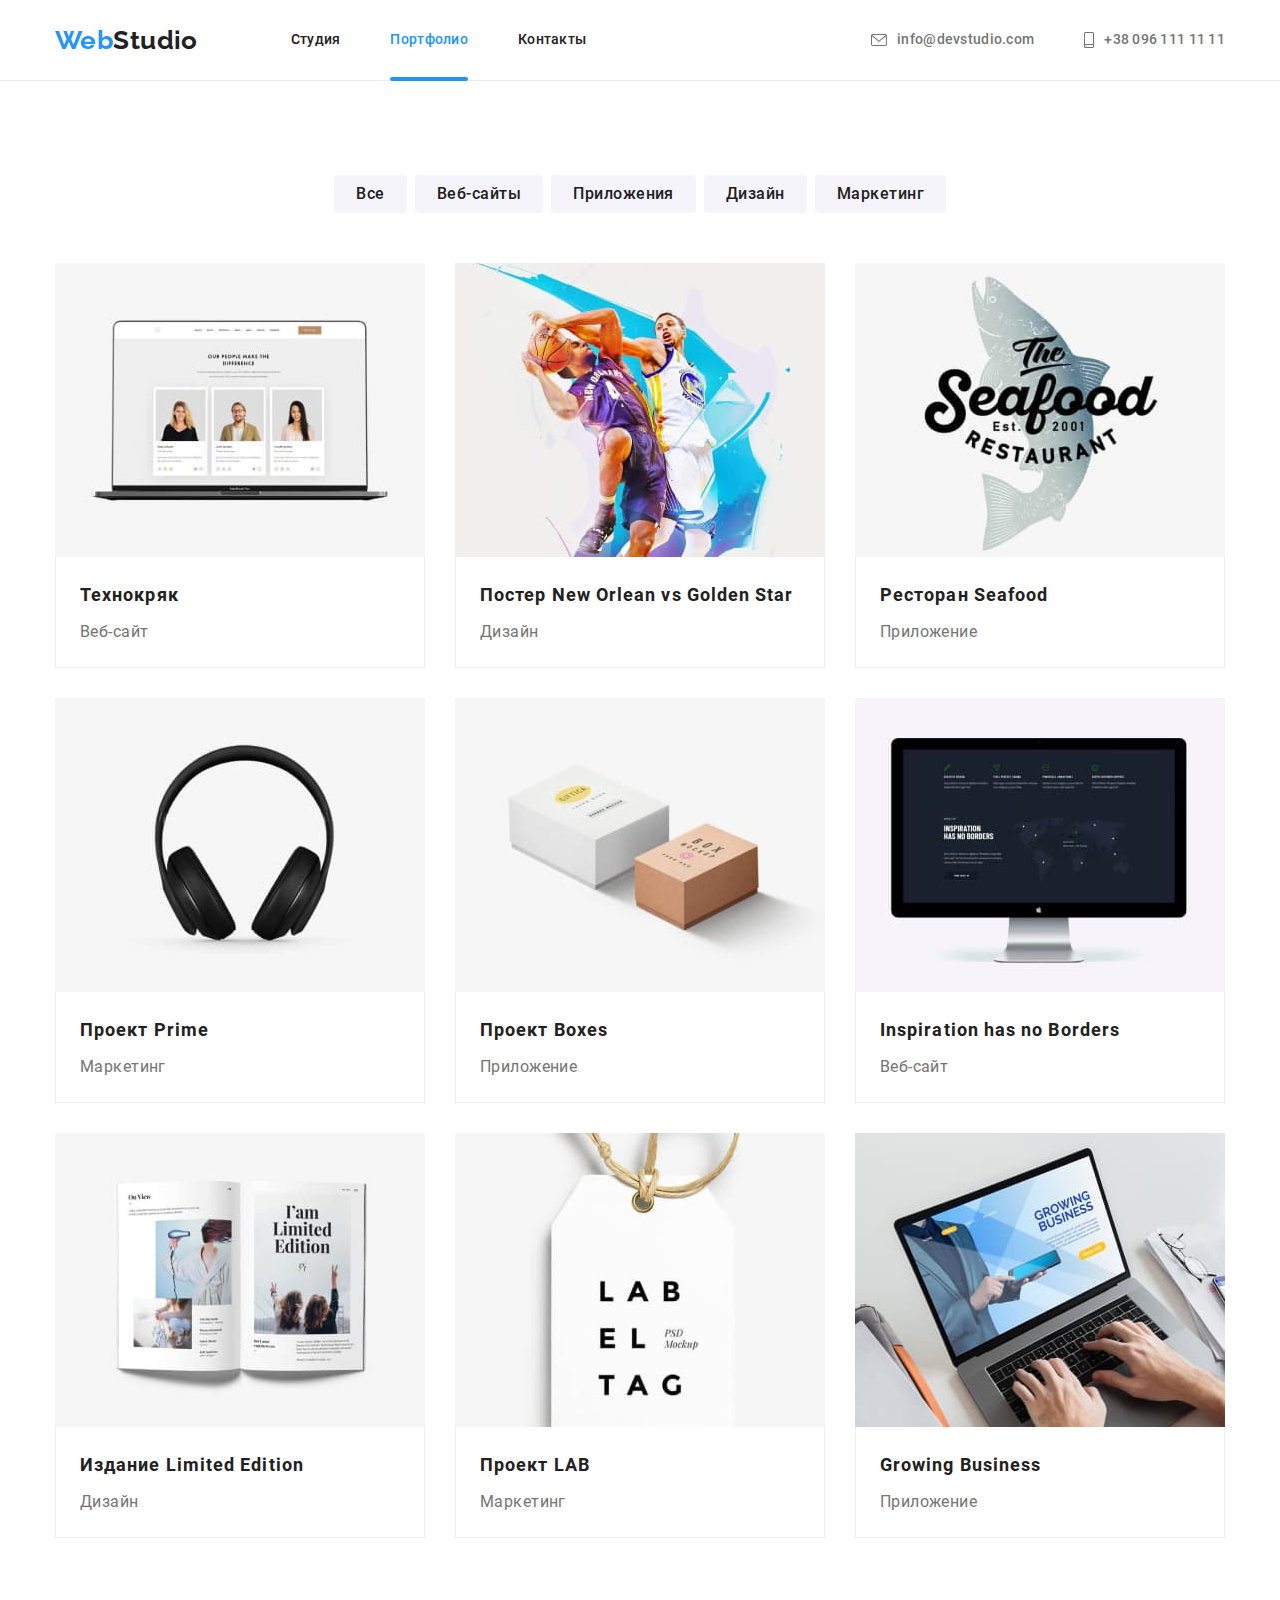
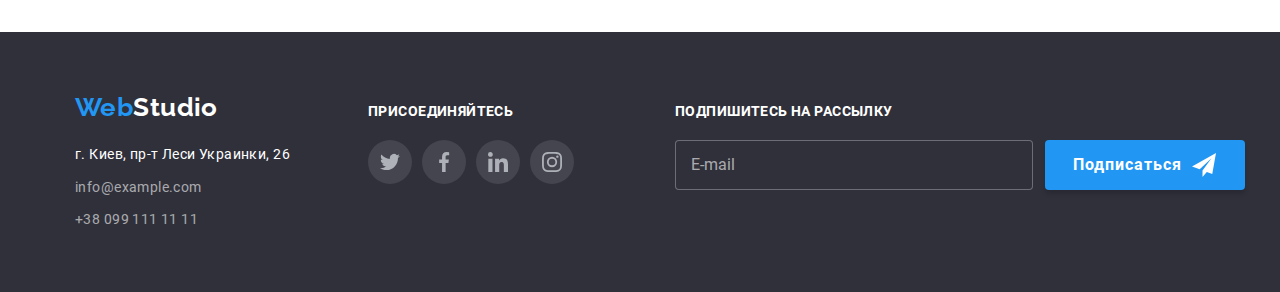
==== portfolio.html @ 4054037b "del preload for css" ====
<!DOCTYPE html>
<html lang="ru">
  <head>
    <meta charset="UTF-8" />
    <meta name="viewport" content="width=device-width, initial-scale=1.0" />
    <meta http-equiv="X-UA-Compatible" content="IE=Edge" />
    <title>Web Studio | Версия 2.0</title>
    <meta
      name="description"
      content="Вторая версия культового макета Web Studio"
    />
    <link rel="stylesheet" href="./css/portfolio.min.css" />
  </head>
  <body>
    <header class="header">
      <div class="container main-nav">
        <nav class="navbar">
          <!-- Логототип в хедере -->
          <a href="./index.html" class="logo"><span>Web</span>Studio</a>

          <!-- Меню в хедере -->
          <ul class="menu list">
            <li class="menu-item">
              <a href="./index.html" class="menu-link">Студия</a>
            </li>
            <li class="menu-item">
              <a href="./portfolio.html" class="menu-link current">Портфолио</a>
            </li>
            <li class="menu-item">
              <a href="#" class="menu-link">Контакты</a>
            </li>
          </ul>
        </nav>

        <!-- Контакты в хедере -->
        <ul class="header-contacts list">
          <li class="header-contacts-item">
            <a href="mailto:info@devstudio.com" class="header-contacts-link">
              <div class="header-contacts-icons">
                <svg class="header-contacts-mail" width="16" height="12">
                  <use href="./images/sprite.svg#icon-head-mail"></use>
                </svg>

                info@devstudio.com
              </div></a
            >
          </li>
          <li class="header-contacts-item">
            <a href="tel:+380961111111" class="header-contacts-link">
              <div class="header-contacts-icons">
                <svg class="header-contacts-phone" width="10" height="16">
                  <use href="./images/sprite.svg#icon-head-phone"></use>
                </svg>

                +38 096 111 11 11
              </div>
            </a>
          </li>
        </ul>
      </div>
    </header>

    <main>
      <div class="container">
        <section class="portfolio-section">
          <!-- Кнопки-фильтры -->
          <ul class="filters list">
            <li class="filters-item">
              <button type="button" class="filters-btn">Все</button>
            </li>

            <li class="filters-item">
              <button type="button" class="filters-btn">Веб-сайты</button>
            </li>
            <li class="filters-item">
              <button type="button" class="filters-btn">Приложения</button>
            </li>
            <li class="filters-item">
              <button type="button" class="filters-btn">Дизайн</button>
            </li>
            <li class="filters-item">
              <button type="button" class="filters-btn">Маркетинг</button>
            </li>
          </ul>

          <!-- Портфолио -->
          <ul class="portfolio list">
            <li class="portfolio-item">
              <a href="#" class="portfolio-link">
                <div class="portfolio-thumb">
                  <img
                    src="./images/portfolio-1.jpg"
                    alt="Пример сайта"
                    width="370"
                    height="294"
                  />
                  <p class="portfolio-tooltip">
                    Технокряк это современная площадка распространения
                    коронавируса. Компании используют эту платформу для
                    цифрового шпионажа и атак на защищённые сервера конкурентов.
                  </p>
                </div>
                <div class="portfolio-content">
                  <h2 class="portfolio-title">Технокряк</h2>
                  <p class="portfolio-text">Веб-сайт</p>
                </div>
              </a>
            </li>

            <li class="portfolio-item">
              <a href="#" class="portfolio-link">
                <div class="portfolio-thumb">
                  <img
                    src="./images/portfolio-2.jpg"
                    alt="Два мужчины играют в баскетбол"
                    width="370"
                    height="294"
                  />
                  <p class="portfolio-tooltip">
                    Технокряк это современная площадка распространения
                    коронавируса. Компании используют эту платформу для
                    цифрового шпионажа и атак на защищённые сервера конкурентов.
                  </p>
                </div>
                <div class="portfolio-content">
                  <h2 class="portfolio-title">
                    Постер New Orlean vs Golden Star
                  </h2>
                  <p class="portfolio-text">Дизайн</p>
                </div>
              </a>
            </li>
            <li class="portfolio-item">
              <a href="#" class="portfolio-link">
                <div class="portfolio-thumb">
                  <img
                    src="./images/portfolio-3.jpg"
                    alt="Логотип ресторана с рыбой на фоне"
                    width="370"
                    height="294"
                  />
                  <p class="portfolio-tooltip">
                    Технокряк это современная площадка распространения
                    коронавируса. Компании используют эту платформу для
                    цифрового шпионажа и атак на защищённые сервера конкурентов.
                  </p>
                </div>
                <div class="portfolio-content">
                  <h2 class="portfolio-title">Ресторан Seafood</h2>
                  <p class="portfolio-text">Приложение</p>
                </div>
              </a>
            </li>
            <li class="portfolio-item">
              <a href="#" class="portfolio-link">
                <div class="portfolio-thumb">
                  <img
                    src="./images/portfolio-4.jpg"
                    alt="Наушники"
                    width="370"
                    height="294"
                  />
                  <p class="portfolio-tooltip">
                    Технокряк это современная площадка распространения
                    коронавируса. Компании используют эту платформу для
                    цифрового шпионажа и атак на защищённые сервера конкурентов.
                  </p>
                </div>
                <div class="portfolio-content">
                  <h2 class="portfolio-title">Проект Prime</h2>
                  <p class="portfolio-text">Маркетинг</p>
                </div>
              </a>
            </li>
            <li class="portfolio-item">
              <a href="#" class="portfolio-link">
                <div class="portfolio-thumb">
                  <img
                    src="./images/portfolio-5.jpg"
                    alt="Две коробки"
                    width="370"
                    height="294"
                  />
                  <p class="portfolio-tooltip">
                    Технокряк это современная площадка распространения
                    коронавируса. Компании используют эту платформу для
                    цифрового шпионажа и атак на защищённые сервера конкурентов.
                  </p>
                </div>
                <div class="portfolio-content">
                  <h2 class="portfolio-title">Проект Boxes</h2>
                  <p class="portfolio-text">Приложение</p>
                </div>
              </a>
            </li>
            <li class="portfolio-item">
              <a href="#" class="portfolio-link">
                <div class="portfolio-thumb">
                  <img
                    src="./images/portfolio-6.jpg"
                    alt="Карта мира на темном фоне"
                    width="370"
                    height="294"
                  />
                  <p class="portfolio-tooltip">
                    Технокряк это современная площадка распространения
                    коронавируса. Компании используют эту платформу для
                    цифрового шпионажа и атак на защищённые сервера конкурентов.
                  </p>
                </div>
                <div class="portfolio-content">
                  <h2 class="portfolio-title">Inspiration has no Borders</h2>
                  <p class="portfolio-text">Веб-сайт</p>
                </div>
              </a>
            </li>
            <li class="portfolio-item">
              <a href="#" class="portfolio-link">
                <div class="portfolio-thumb">
                  <img
                    src="./images/portfolio-7.jpg"
                    alt="Разворот книги"
                    width="370"
                    height="294"
                  />
                  <p class="portfolio-tooltip">
                    Технокряк это современная площадка распространения
                    коронавируса. Компании используют эту платформу для
                    цифрового шпионажа и атак на защищённые сервера конкурентов.
                  </p>
                </div>
                <div class="portfolio-content">
                  <h2 class="portfolio-title">Издание Limited Edition</h2>
                  <p class="portfolio-text">Дизайн</p>
                </div>
              </a>
            </li>
            <li class="portfolio-item">
              <a href="#" class="portfolio-link">
                <div class="portfolio-thumb">
                  <img
                    src="./images/portfolio-8.jpg"
                    alt="Белая бирка"
                    width="370"
                    height="294"
                  />
                  <p class="portfolio-tooltip">
                    Технокряк это современная площадка распространения
                    коронавируса. Компании используют эту платформу для
                    цифрового шпионажа и атак на защищённые сервера конкурентов.
                  </p>
                </div>
                <div class="portfolio-content">
                  <h2 class="portfolio-title">Проект LAB</h2>
                  <p class="portfolio-text">Маркетинг</p>
                </div>
              </a>
            </li>
            <li class="portfolio-item">
              <a href="#" class="portfolio-link">
                <div class="portfolio-thumb">
                  <img
                    src="./images/portfolio-9.jpg"
                    alt="Человек печаает на ноутбуке"
                    width="370"
                    height="294"
                  />
                  <p class="portfolio-tooltip">
                    Технокряк это современная площадка распространения
                    коронавируса. Компании используют эту платформу для
                    цифрового шпионажа и атак на защищённые сервера конкурентов.
                  </p>
                </div>
                <div class="portfolio-content">
                  <h2 class="portfolio-title">Growing Business</h2>
                  <p class="portfolio-text">Приложение</p>
                </div>
              </a>
            </li>
          </ul>
        </section>
      </div>
    </main>
    <footer class="footer">
      <div class="container">
        <div class="footer-blocks">
          <!-- Адрес в футере -->
          <div class="address-block">
            <!-- Логотип в футере -->
            <a href="./index.html" class="footer-logo"
              ><span>Web</span>Studio</a
            >

            <!-- Контакты в футере -->
            <address class="footer-adress">
              <p class="footer-adress-map">г. Киев, пр-т Леси Украинки, 26</p>
              <a href="mailto:info@example.com" class="footer-adress-link"
                >info@example.com</a
              >
              <a href="tel:+380991111111" class="footer-adress-link"
                >+38 099 111 11 11</a
              >
            </address>
          </div>

          <!-- Соц сети в футере -->
          <div class="network-block">
            <b class="network-title">Присоединяйтесь</b>
            <ul class="network-list list">
              <li class="network-item">
                <a href="#" class="network-link" aria-label="Twiter">
                  <svg class="network-icon" width="20" height="20">
                    <use href="./images/sprite.svg#icon-twitter"></use>
                  </svg>
                </a>
              </li>
              <li class="network-item">
                <a href="#" class="network-link" aria-label="Facebook">
                  <svg class="network-icon" width="20" height="20">
                    <use href="./images/sprite.svg#icon-facebook"></use>
                  </svg>
                </a>
              </li>
              <li class="network-item">
                <a href="#" class="network-link" aria-label="LinkedIn">
                  <svg class="network-icon" width="20" height="20">
                    <use href="./images/sprite.svg#icon-linkedin"></use>
                  </svg>
                </a>
              </li>
              <li class="network-item">
                <a href="#" class="network-link" aria-label="Instagram">
                  <svg class="network-icon" width="20" height="20">
                    <use href="./images/sprite.svg#icon-instagram"></use>
                  </svg>
                </a>
              </li>
            </ul>
          </div>

          <!-- Форма подписки в футере -->
          <div class="subscribe">
            <b class="network-title">Подпишитесь на рассылку</b>
            <form class="subscribe-field">
              <input
                type="email"
                name="subscribe-email"
                id="subscribe-email"
                placeholder="E-mail"
                required
                aria-label="Введите почту для будущей рассылки"
              />
              <button
                type="submit"
                class="subscribe-btn"
                aria-label="Оформляет подписку на рассылку"
              >
                <span>Подписаться</span>
                <svg class="subscribe-icon" width="24" height="24">
                  <use href="./images/sprite.svg#icon-send"></use>
                </svg>
              </button>
            </form>
          </div>
        </div>
      </div>
    </footer>
  </body>
</html>
---- css/portfolio.min.css ----
@font-face{font-family:"Raleway";src:url("../fonts/Raleway-Bold.ttf") format("truetype");font-weight:700;font-style:normal;font-display:fallback}@font-face{font-family:"Roboto";src:url("../fonts/Roboto-Regular.ttf") format("truetype");font-weight:400;font-style:normal;font-display:fallback}@font-face{font-family:"Roboto";src:url("../fonts/Roboto-Medium.ttf") format("truetype");font-weight:500;font-style:normal;font-display:fallback}@font-face{font-family:"Roboto";src:url("../fonts/Roboto-Bold.ttf") format("truetype");font-weight:700;font-style:normal;font-display:fallback}@font-face{font-family:"Roboto";src:url("../fonts/Roboto-Black.ttf") format("truetype");font-weight:900;font-style:normal;font-display:fallback}/*! modern-normalize v0.7.0 | MIT License | https://github.com/sindresorhus/modern-normalize */*,::after,::before{-webkit-box-sizing:border-box;box-sizing:border-box}:root{-moz-tab-size:4;-o-tab-size:4;tab-size:4}html{line-height:1.15;-webkit-text-size-adjust:100%}body{margin:0}body{font-family:system-ui,-apple-system,'Segoe UI',Roboto,Helvetica,Arial,sans-serif,'Apple Color Emoji','Segoe UI Emoji'}hr{height:0}abbr[title]{-webkit-text-decoration:underline dotted;text-decoration:underline dotted}b,strong{font-weight:bolder}code,kbd,pre,samp{font-family:ui-monospace,SFMono-Regular,Consolas,'Liberation Mono',Menlo,monospace;font-size:1em}small{font-size:80%}sub,sup{font-size:75%;line-height:0;position:relative;vertical-align:baseline}sub{bottom:-.25em}sup{top:-.5em}button,input,optgroup,select,textarea{font-family:inherit;font-size:100%;line-height:1.15;margin:0}button,select{text-transform:none}[type=button],[type=reset],[type=submit],button{-webkit-appearance:button}[type=button]::-moz-focus-inner,[type=reset]::-moz-focus-inner,[type=submit]::-moz-focus-inner,button::-moz-focus-inner{border-style:none;padding:0}[type=button]:-moz-focusring,[type=reset]:-moz-focusring,[type=submit]:-moz-focusring,button:-moz-focusring{outline:1px dotted ButtonText}legend{padding:0}progress{vertical-align:baseline}[type=number]::-webkit-inner-spin-button,[type=number]::-webkit-outer-spin-button{height:auto}[type=search]{-webkit-appearance:textfield;outline-offset:-2px}[type=search]::-webkit-search-decoration{-webkit-appearance:none}::-webkit-file-upload-button{-webkit-appearance:button;font:inherit}summary{display:list-item}body{background-color:#fff;color:#757575;font-family:Roboto, sans-serif;letter-spacing:0.03em;font-size:14px;line-height:1.71}.list{padding:0;margin:0;list-style:none}.container{width:1200px;margin-left:auto;margin-right:auto;padding:0 15px}img{display:block;max-width:100%;height:auto}.visually-hidden{position:absolute;width:1px;height:1px;margin:-1px;border:0;padding:0;clip:rect(0 0 0 0);overflow:hidden}.header{border-bottom:1px solid #ececec}.main-nav{display:-webkit-box;display:-ms-flexbox;display:flex;-webkit-box-align:center;-ms-flex-align:center;align-items:center}.navbar{display:-webkit-box;display:-ms-flexbox;display:flex;-webkit-box-align:center;-ms-flex-align:center;align-items:center}.logo{margin-right:93px;color:#212121;font-family:Raleway, sans-serif;font-weight:700;font-size:26px;line-height:1.19;text-decoration:none}.logo span{color:#2196f3}.menu{display:-webkit-box;display:-ms-flexbox;display:flex}.menu-item:not(:last-child){margin-right:50px}.menu-link{position:relative;display:block;padding-top:32px;padding-bottom:32px;color:#212121;font-weight:500;font-size:14px;line-height:1.14;letter-spacing:0.02em;text-decoration:none;-webkit-transition:color 250ms cubic-bezier(0.4, 0, 0.2, 1);transition:color 250ms cubic-bezier(0.4, 0, 0.2, 1)}.menu-link:hover,.menu-link:focus{color:#2196f3}.menu-link.current{color:#2196f3}.menu-link.current::after{content:"";position:absolute;bottom:-1px;left:0;display:block;width:100%;height:4px;border-radius:2px;background-color:#2196f3}.header-contacts{display:-webkit-box;display:-ms-flexbox;display:flex;margin-left:auto}.header-contacts-item:not(:last-child){margin-right:50px}.header-contacts-icons{display:-webkit-box;display:-ms-flexbox;display:flex;-webkit-box-align:center;-ms-flex-align:center;align-items:center}.header-contacts-mail{width:16px;height:12px;margin-right:10px;fill:currentColor}.header-contacts-phone{margin-right:10px;width:10px;height:16px;fill:currentColor}.header-contacts-link{color:#757575;font-weight:500;font-size:14px;line-height:1.14;letter-spacing:0.02em;text-decoration:none;-webkit-transition:color 250ms cubic-bezier(0.4, 0, 0.2, 1);transition:color 250ms cubic-bezier(0.4, 0, 0.2, 1)}.header-contacts-link:hover,.header-contacts-link:focus{color:#2196f3}.portfolio-section{padding:94px 0}.filters{display:-webkit-box;display:-ms-flexbox;display:flex;-webkit-box-pack:center;-ms-flex-pack:center;justify-content:center;margin-bottom:50px}.filters-item:not(:last-child){margin-right:8px}.filters-btn{display:inline-block;min-width:73px;height:38px;padding:6px 22px;border-radius:4px;border:0px solid transparent;background-color:#f5f4fa;color:#212121;font-family:inherit;font-weight:500;font-size:16px;line-height:1.62;text-align:center;letter-spacing:0.03em;-webkit-transition:all 250ms cubic-bezier(0.4, 0, 0.2, 1);transition:all 250ms cubic-bezier(0.4, 0, 0.2, 1)}.filters-btn:hover,.filters-btn:focus{background-color:#2196f3;-webkit-box-shadow:0px 4px 4px rgba(0,0,0,0.15);box-shadow:0px 4px 4px rgba(0,0,0,0.15);color:#fff;cursor:pointer}.portfolio{display:-webkit-box;display:-ms-flexbox;display:flex;-ms-flex-wrap:wrap;flex-wrap:wrap}.portfolio-item{width:calc((100% - 60px) / 3);margin-right:30px;margin-bottom:30px;-webkit-transition:-webkit-box-shadow 250ms cubic-bezier(0.4, 0, 0.2, 1);transition:-webkit-box-shadow 250ms cubic-bezier(0.4, 0, 0.2, 1);transition:box-shadow 250ms cubic-bezier(0.4, 0, 0.2, 1);transition:box-shadow 250ms cubic-bezier(0.4, 0, 0.2, 1), -webkit-box-shadow 250ms cubic-bezier(0.4, 0, 0.2, 1)}.portfolio-item:nth-child(3n){margin-right:0px}.portfolio-item:nth-last-child(-n+3){margin-bottom:0px}.portfolio-item:hover,.portfolio-item:focus{-webkit-box-shadow:0px 1px 1px rgba(0,0,0,0.12),0px 4px 4px rgba(0,0,0,0.06),1px 4px 6px rgba(0,0,0,0.16);box-shadow:0px 1px 1px rgba(0,0,0,0.12),0px 4px 4px rgba(0,0,0,0.06),1px 4px 6px rgba(0,0,0,0.16)}.portfolio-link{text-decoration:none}.portfolio-thumb{position:relative;overflow:hidden}.portfolio-tooltip{position:absolute;bottom:0;left:0;-webkit-transform:translate(0, 100%);transform:translate(0, 100%);width:370px;height:294px;margin:0;padding:63px 24px;background-color:rgba(33,150,243,0.9);color:#fff;font-size:18px;line-height:1.56;-webkit-transition:opacity 250ms cubic-bezier(0.4, 0, 0.2, 1),-webkit-transform 250ms cubic-bezier(0.4, 0, 0.2, 1);transition:opacity 250ms cubic-bezier(0.4, 0, 0.2, 1),-webkit-transform 250ms cubic-bezier(0.4, 0, 0.2, 1);transition:transform 250ms cubic-bezier(0.4, 0, 0.2, 1),opacity 250ms cubic-bezier(0.4, 0, 0.2, 1);transition:transform 250ms cubic-bezier(0.4, 0, 0.2, 1),opacity 250ms cubic-bezier(0.4, 0, 0.2, 1),-webkit-transform 250ms cubic-bezier(0.4, 0, 0.2, 1);opacity:0}.portfolio-link:hover .portfolio-tooltip,.portfolio-link:focus .portfolio-tooltip{-webkit-transform:translateY(0);transform:translateY(0);opacity:1}.portfolio-content{padding:20px 24px;border-right:1px solid #eeeeee;border-left:1px solid #eeeeee;border-bottom:1px solid #eeeeee}.portfolio-title{margin-top:0;margin-bottom:4px;color:#212121;font-weight:700;font-size:18px;line-height:2;letter-spacing:0.06em}.portfolio-text{margin:0;color:#757575;font-size:16px;line-height:1.87}.footer{padding:60px 60px;background-color:#2f303a;color:#fff}.footer-blocks{display:-webkit-box;display:-ms-flexbox;display:flex;-webkit-box-pack:justify;-ms-flex-pack:justify;justify-content:space-between;-webkit-box-align:baseline;-ms-flex-align:baseline;align-items:baseline}.address-block{margin-right:70px}.footer-logo{display:inline-block;margin-bottom:20px;font-family:Raleway, sans-serif;font-weight:700;font-size:26px;line-height:1.19;text-decoration:none;color:#fff}.footer-logo span{color:#2196f3}.footer-adress{display:-webkit-box;display:-ms-flexbox;display:flex;-webkit-box-orient:vertical;-webkit-box-direction:normal;-ms-flex-direction:column;flex-direction:column;font-style:normal}.footer-adress-map{margin-top:0;margin-bottom:9px}.footer-adress-link{margin-bottom:9px;color:rgba(255,255,255,0.6);text-decoration:none;-webkit-transition:color 250ms cubic-bezier(0.4, 0, 0.2, 1);transition:color 250ms cubic-bezier(0.4, 0, 0.2, 1)}.footer-adress-link:last-child{margin-bottom:0}.footer-adress-link:hover,.footer-adress-link:focus{color:#2196f3}.network-block{margin-right:93px}.network-title{display:inline-block;margin-bottom:20px;font-family:Roboto;font-size:14px;line-height:1.14;text-transform:uppercase}.network-list{display:-webkit-box;display:-ms-flexbox;display:flex}.network-item:not(:last-child){margin-right:10px}.network-link{display:-webkit-box;display:-ms-flexbox;display:flex;-webkit-box-pack:center;-ms-flex-pack:center;justify-content:center;-webkit-box-align:center;-ms-flex-align:center;align-items:center;width:44px;height:44px;border-radius:50%;background-color:rgba(255,255,255,0.1);-webkit-transition:background-color 250ms cubic-bezier(0.4, 0, 0.2, 1);transition:background-color 250ms cubic-bezier(0.4, 0, 0.2, 1)}.network-link:hover,.network-link:focus{background-color:#2196f3}.network-icon{width:20px;height:20px;fill:#afb1b8;-webkit-transition:fill 250ms cubic-bezier(0.4, 0, 0.2, 1);transition:fill 250ms cubic-bezier(0.4, 0, 0.2, 1)}.network-link:hover .network-icon,.network-link:focus .network-icon{fill:#f5f4fa}.subscribe-field{display:-webkit-box;display:-ms-flexbox;display:flex;-webkit-box-align:center;-ms-flex-align:center;align-items:center}.subscribe-field input{width:358px;height:50px;padding:15px;margin-right:12px;border:1px solid rgba(255,255,255,0.3);border-radius:4px;background-color:#2f303a;font-size:16px;line-height:1.25;color:rgba(255,255,255,0.6);-webkit-transition:all 250ms cubic-bezier(0.4, 0, 0.2, 1);transition:all 250ms cubic-bezier(0.4, 0, 0.2, 1)}.subscribe-field input::-webkit-input-placeholder{font-size:16px;line-height:1.25;color:rgba(255,255,255,0.6)}.subscribe-field input:-ms-input-placeholder{font-size:16px;line-height:1.25;color:rgba(255,255,255,0.6)}.subscribe-field input::-ms-input-placeholder{font-size:16px;line-height:1.25;color:rgba(255,255,255,0.6)}.subscribe-field input::placeholder{font-size:16px;line-height:1.25;color:rgba(255,255,255,0.6)}.subscribe-field input:focus{outline:transparent;border:1px solid currentColor}.subscribe-field input:not(:placeholder-shown):focus:valid{color:green;border-color:green}.subscribe-field input:not(:placeholder-shown):focus:invalid{color:tomato;border-color:tomato}.subscribe-btn{display:-webkit-box;display:-ms-flexbox;display:flex;-webkit-box-align:center;-ms-flex-align:center;align-items:center;min-width:200px;height:50px;padding:10px 28px;border:0px solid transparent;border-radius:4px;background-color:#2196f3;-webkit-box-shadow:0px 4px 4px rgba(0,0,0,0.15);box-shadow:0px 4px 4px rgba(0,0,0,0.15);font-weight:700;font-size:16px;line-height:1.87;letter-spacing:0.06em;color:#fff;-webkit-transform:scale(1);transform:scale(1);-webkit-transition:-webkit-transform 250ms cubic-bezier(0.4, 0, 0.2, 1);transition:-webkit-transform 250ms cubic-bezier(0.4, 0, 0.2, 1);transition:transform 250ms cubic-bezier(0.4, 0, 0.2, 1);transition:transform 250ms cubic-bezier(0.4, 0, 0.2, 1), -webkit-transform 250ms cubic-bezier(0.4, 0, 0.2, 1);cursor:pointer}.subscribe-btn:hover:enabled,.subscribe-btn:focus:enabled{-webkit-transform:scale(0.93);transform:scale(0.93)}.subscribe-btn:disabled{background-color:gray}.subscribe-icon{width:24px;height:24px;margin-left:10px}
/*# sourceMappingURL=portfolio.min.css.map */
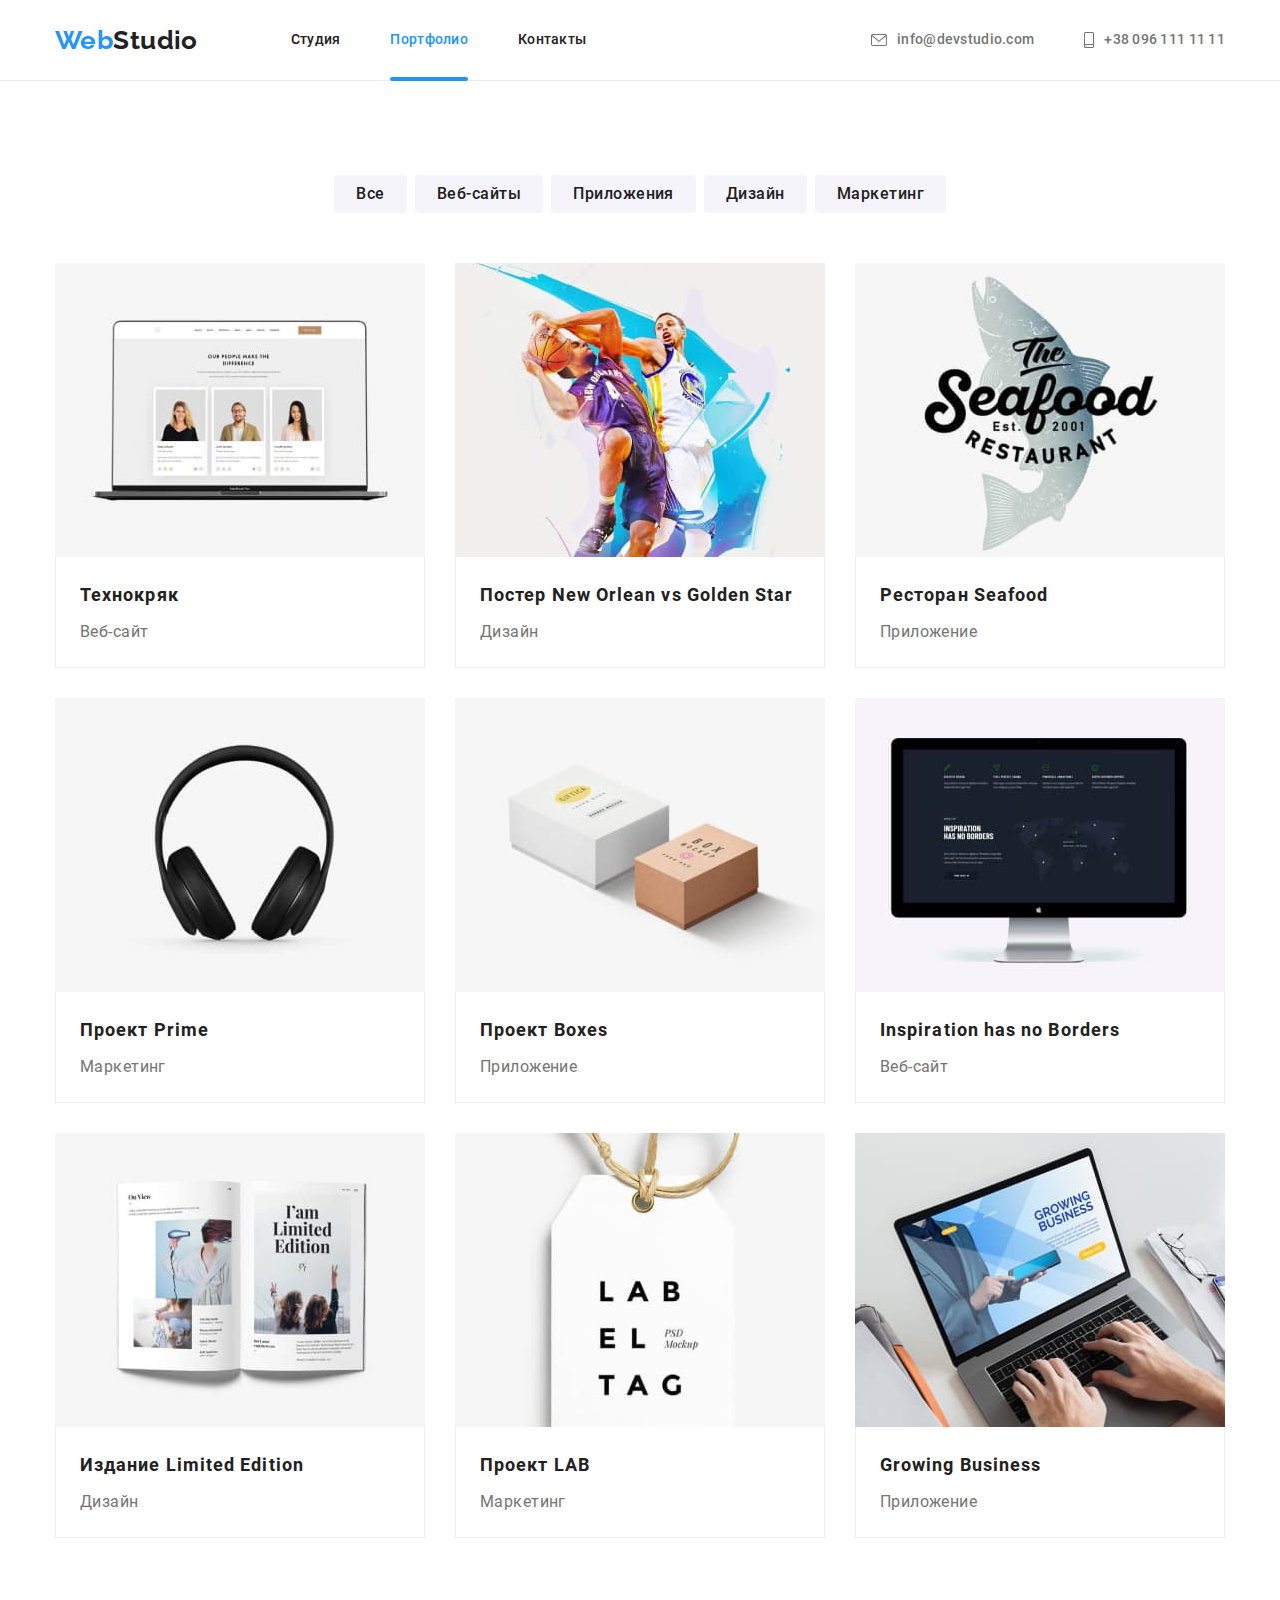
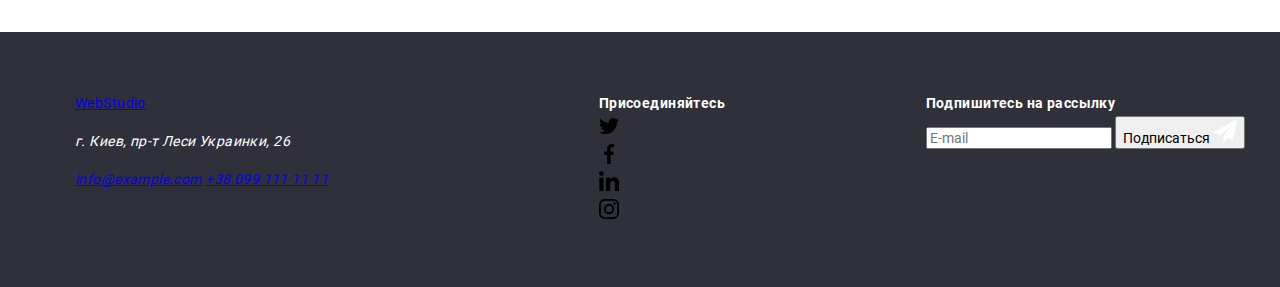
==== commit 88ae4ab2: "add bem" ====
--- a/portfolio.html
+++ b/portfolio.html
@@ -4,40 +4,44 @@
     <meta charset="UTF-8" />
     <meta name="viewport" content="width=device-width, initial-scale=1.0" />
     <meta http-equiv="X-UA-Compatible" content="IE=Edge" />
-    <title>Web Studio | Версия 2.0</title>
+    <title>Портфолио | Web Studio</title>
     <meta
       name="description"
-      content="Вторая версия культового макета Web Studio"
+      content="Портфолио со всеми работами компании Web Studio"
     />
+
     <link rel="stylesheet" href="./css/portfolio.min.css" />
+    <link rel="shortcut icon" href="./images/favicon.svg" type="image/x-icon" />
   </head>
   <body>
     <header class="header">
       <div class="container main-nav">
         <nav class="navbar">
           <!-- Логототип в хедере -->
-          <a href="./index.html" class="logo"><span>Web</span>Studio</a>
+          <a href="./index.html" class="header__logo"><span>Web</span>Studio</a>
 
           <!-- Меню в хедере -->
           <ul class="menu list">
-            <li class="menu-item">
-              <a href="./index.html" class="menu-link">Студия</a>
-            </li>
-            <li class="menu-item">
-              <a href="./portfolio.html" class="menu-link current">Портфолио</a>
-            </li>
-            <li class="menu-item">
-              <a href="#" class="menu-link">Контакты</a>
+            <li class="menu__item">
+              <a href="./index.html" class="menu__link">Студия</a>
+            </li>
+            <li class="menu__item">
+              <a href="./portfolio.html" class="menu__link menu__link--current"
+                >Портфолио</a
+              >
+            </li>
+            <li class="menu__item">
+              <a href="#" class="menu__link">Контакты</a>
             </li>
           </ul>
         </nav>
 
         <!-- Контакты в хедере -->
-        <ul class="header-contacts list">
-          <li class="header-contacts-item">
-            <a href="mailto:info@devstudio.com" class="header-contacts-link">
-              <div class="header-contacts-icons">
-                <svg class="header-contacts-mail" width="16" height="12">
+        <ul class="contacts list">
+          <li class="contacts__item">
+            <a href="mailto:info@devstudio.com" class="contacts__link">
+              <div class="contacts__icon">
+                <svg class="contacts__mail" width="16" height="12">
                   <use href="./images/sprite.svg#icon-head-mail"></use>
                 </svg>
 
@@ -45,10 +49,10 @@
               </div></a
             >
           </li>
-          <li class="header-contacts-item">
-            <a href="tel:+380961111111" class="header-contacts-link">
-              <div class="header-contacts-icons">
-                <svg class="header-contacts-phone" width="10" height="16">
+          <li class="contacts__item">
+            <a href="tel:+380961111111" class="contacts__link">
+              <div class="contacts__icon">
+                <svg class="contacts__phone" width="10" height="16">
                   <use href="./images/sprite.svg#icon-head-phone"></use>
                 </svg>
 
--- a/css/portfolio.min.css
+++ b/css/portfolio.min.css
@@ -1,2 +1,2 @@
-@font-face{font-family:"Raleway";src:url("../fonts/Raleway-Bold.ttf") format("truetype");font-weight:700;font-style:normal;font-display:fallback}@font-face{font-family:"Roboto";src:url("../fonts/Roboto-Regular.ttf") format("truetype");font-weight:400;font-style:normal;font-display:fallback}@font-face{font-family:"Roboto";src:url("../fonts/Roboto-Medium.ttf") format("truetype");font-weight:500;font-style:normal;font-display:fallback}@font-face{font-family:"Roboto";src:url("../fonts/Roboto-Bold.ttf") format("truetype");font-weight:700;font-style:normal;font-display:fallback}@font-face{font-family:"Roboto";src:url("../fonts/Roboto-Black.ttf") format("truetype");font-weight:900;font-style:normal;font-display:fallback}/*! modern-normalize v0.7.0 | MIT License | https://github.com/sindresorhus/modern-normalize */*,::after,::before{-webkit-box-sizing:border-box;box-sizing:border-box}:root{-moz-tab-size:4;-o-tab-size:4;tab-size:4}html{line-height:1.15;-webkit-text-size-adjust:100%}body{margin:0}body{font-family:system-ui,-apple-system,'Segoe UI',Roboto,Helvetica,Arial,sans-serif,'Apple Color Emoji','Segoe UI Emoji'}hr{height:0}abbr[title]{-webkit-text-decoration:underline dotted;text-decoration:underline dotted}b,strong{font-weight:bolder}code,kbd,pre,samp{font-family:ui-monospace,SFMono-Regular,Consolas,'Liberation Mono',Menlo,monospace;font-size:1em}small{font-size:80%}sub,sup{font-size:75%;line-height:0;position:relative;vertical-align:baseline}sub{bottom:-.25em}sup{top:-.5em}button,input,optgroup,select,textarea{font-family:inherit;font-size:100%;line-height:1.15;margin:0}button,select{text-transform:none}[type=button],[type=reset],[type=submit],button{-webkit-appearance:button}[type=button]::-moz-focus-inner,[type=reset]::-moz-focus-inner,[type=submit]::-moz-focus-inner,button::-moz-focus-inner{border-style:none;padding:0}[type=button]:-moz-focusring,[type=reset]:-moz-focusring,[type=submit]:-moz-focusring,button:-moz-focusring{outline:1px dotted ButtonText}legend{padding:0}progress{vertical-align:baseline}[type=number]::-webkit-inner-spin-button,[type=number]::-webkit-outer-spin-button{height:auto}[type=search]{-webkit-appearance:textfield;outline-offset:-2px}[type=search]::-webkit-search-decoration{-webkit-appearance:none}::-webkit-file-upload-button{-webkit-appearance:button;font:inherit}summary{display:list-item}body{background-color:#fff;color:#757575;font-family:Roboto, sans-serif;letter-spacing:0.03em;font-size:14px;line-height:1.71}.list{padding:0;margin:0;list-style:none}.container{width:1200px;margin-left:auto;margin-right:auto;padding:0 15px}img{display:block;max-width:100%;height:auto}.visually-hidden{position:absolute;width:1px;height:1px;margin:-1px;border:0;padding:0;clip:rect(0 0 0 0);overflow:hidden}.header{border-bottom:1px solid #ececec}.main-nav{display:-webkit-box;display:-ms-flexbox;display:flex;-webkit-box-align:center;-ms-flex-align:center;align-items:center}.navbar{display:-webkit-box;display:-ms-flexbox;display:flex;-webkit-box-align:center;-ms-flex-align:center;align-items:center}.logo{margin-right:93px;color:#212121;font-family:Raleway, sans-serif;font-weight:700;font-size:26px;line-height:1.19;text-decoration:none}.logo span{color:#2196f3}.menu{display:-webkit-box;display:-ms-flexbox;display:flex}.menu-item:not(:last-child){margin-right:50px}.menu-link{position:relative;display:block;padding-top:32px;padding-bottom:32px;color:#212121;font-weight:500;font-size:14px;line-height:1.14;letter-spacing:0.02em;text-decoration:none;-webkit-transition:color 250ms cubic-bezier(0.4, 0, 0.2, 1);transition:color 250ms cubic-bezier(0.4, 0, 0.2, 1)}.menu-link:hover,.menu-link:focus{color:#2196f3}.menu-link.current{color:#2196f3}.menu-link.current::after{content:"";position:absolute;bottom:-1px;left:0;display:block;width:100%;height:4px;border-radius:2px;background-color:#2196f3}.header-contacts{display:-webkit-box;display:-ms-flexbox;display:flex;margin-left:auto}.header-contacts-item:not(:last-child){margin-right:50px}.header-contacts-icons{display:-webkit-box;display:-ms-flexbox;display:flex;-webkit-box-align:center;-ms-flex-align:center;align-items:center}.header-contacts-mail{width:16px;height:12px;margin-right:10px;fill:currentColor}.header-contacts-phone{margin-right:10px;width:10px;height:16px;fill:currentColor}.header-contacts-link{color:#757575;font-weight:500;font-size:14px;line-height:1.14;letter-spacing:0.02em;text-decoration:none;-webkit-transition:color 250ms cubic-bezier(0.4, 0, 0.2, 1);transition:color 250ms cubic-bezier(0.4, 0, 0.2, 1)}.header-contacts-link:hover,.header-contacts-link:focus{color:#2196f3}.portfolio-section{padding:94px 0}.filters{display:-webkit-box;display:-ms-flexbox;display:flex;-webkit-box-pack:center;-ms-flex-pack:center;justify-content:center;margin-bottom:50px}.filters-item:not(:last-child){margin-right:8px}.filters-btn{display:inline-block;min-width:73px;height:38px;padding:6px 22px;border-radius:4px;border:0px solid transparent;background-color:#f5f4fa;color:#212121;font-family:inherit;font-weight:500;font-size:16px;line-height:1.62;text-align:center;letter-spacing:0.03em;-webkit-transition:all 250ms cubic-bezier(0.4, 0, 0.2, 1);transition:all 250ms cubic-bezier(0.4, 0, 0.2, 1)}.filters-btn:hover,.filters-btn:focus{background-color:#2196f3;-webkit-box-shadow:0px 4px 4px rgba(0,0,0,0.15);box-shadow:0px 4px 4px rgba(0,0,0,0.15);color:#fff;cursor:pointer}.portfolio{display:-webkit-box;display:-ms-flexbox;display:flex;-ms-flex-wrap:wrap;flex-wrap:wrap}.portfolio-item{width:calc((100% - 60px) / 3);margin-right:30px;margin-bottom:30px;-webkit-transition:-webkit-box-shadow 250ms cubic-bezier(0.4, 0, 0.2, 1);transition:-webkit-box-shadow 250ms cubic-bezier(0.4, 0, 0.2, 1);transition:box-shadow 250ms cubic-bezier(0.4, 0, 0.2, 1);transition:box-shadow 250ms cubic-bezier(0.4, 0, 0.2, 1), -webkit-box-shadow 250ms cubic-bezier(0.4, 0, 0.2, 1)}.portfolio-item:nth-child(3n){margin-right:0px}.portfolio-item:nth-last-child(-n+3){margin-bottom:0px}.portfolio-item:hover,.portfolio-item:focus{-webkit-box-shadow:0px 1px 1px rgba(0,0,0,0.12),0px 4px 4px rgba(0,0,0,0.06),1px 4px 6px rgba(0,0,0,0.16);box-shadow:0px 1px 1px rgba(0,0,0,0.12),0px 4px 4px rgba(0,0,0,0.06),1px 4px 6px rgba(0,0,0,0.16)}.portfolio-link{text-decoration:none}.portfolio-thumb{position:relative;overflow:hidden}.portfolio-tooltip{position:absolute;bottom:0;left:0;-webkit-transform:translate(0, 100%);transform:translate(0, 100%);width:370px;height:294px;margin:0;padding:63px 24px;background-color:rgba(33,150,243,0.9);color:#fff;font-size:18px;line-height:1.56;-webkit-transition:opacity 250ms cubic-bezier(0.4, 0, 0.2, 1),-webkit-transform 250ms cubic-bezier(0.4, 0, 0.2, 1);transition:opacity 250ms cubic-bezier(0.4, 0, 0.2, 1),-webkit-transform 250ms cubic-bezier(0.4, 0, 0.2, 1);transition:transform 250ms cubic-bezier(0.4, 0, 0.2, 1),opacity 250ms cubic-bezier(0.4, 0, 0.2, 1);transition:transform 250ms cubic-bezier(0.4, 0, 0.2, 1),opacity 250ms cubic-bezier(0.4, 0, 0.2, 1),-webkit-transform 250ms cubic-bezier(0.4, 0, 0.2, 1);opacity:0}.portfolio-link:hover .portfolio-tooltip,.portfolio-link:focus .portfolio-tooltip{-webkit-transform:translateY(0);transform:translateY(0);opacity:1}.portfolio-content{padding:20px 24px;border-right:1px solid #eeeeee;border-left:1px solid #eeeeee;border-bottom:1px solid #eeeeee}.portfolio-title{margin-top:0;margin-bottom:4px;color:#212121;font-weight:700;font-size:18px;line-height:2;letter-spacing:0.06em}.portfolio-text{margin:0;color:#757575;font-size:16px;line-height:1.87}.footer{padding:60px 60px;background-color:#2f303a;color:#fff}.footer-blocks{display:-webkit-box;display:-ms-flexbox;display:flex;-webkit-box-pack:justify;-ms-flex-pack:justify;justify-content:space-between;-webkit-box-align:baseline;-ms-flex-align:baseline;align-items:baseline}.address-block{margin-right:70px}.footer-logo{display:inline-block;margin-bottom:20px;font-family:Raleway, sans-serif;font-weight:700;font-size:26px;line-height:1.19;text-decoration:none;color:#fff}.footer-logo span{color:#2196f3}.footer-adress{display:-webkit-box;display:-ms-flexbox;display:flex;-webkit-box-orient:vertical;-webkit-box-direction:normal;-ms-flex-direction:column;flex-direction:column;font-style:normal}.footer-adress-map{margin-top:0;margin-bottom:9px}.footer-adress-link{margin-bottom:9px;color:rgba(255,255,255,0.6);text-decoration:none;-webkit-transition:color 250ms cubic-bezier(0.4, 0, 0.2, 1);transition:color 250ms cubic-bezier(0.4, 0, 0.2, 1)}.footer-adress-link:last-child{margin-bottom:0}.footer-adress-link:hover,.footer-adress-link:focus{color:#2196f3}.network-block{margin-right:93px}.network-title{display:inline-block;margin-bottom:20px;font-family:Roboto;font-size:14px;line-height:1.14;text-transform:uppercase}.network-list{display:-webkit-box;display:-ms-flexbox;display:flex}.network-item:not(:last-child){margin-right:10px}.network-link{display:-webkit-box;display:-ms-flexbox;display:flex;-webkit-box-pack:center;-ms-flex-pack:center;justify-content:center;-webkit-box-align:center;-ms-flex-align:center;align-items:center;width:44px;height:44px;border-radius:50%;background-color:rgba(255,255,255,0.1);-webkit-transition:background-color 250ms cubic-bezier(0.4, 0, 0.2, 1);transition:background-color 250ms cubic-bezier(0.4, 0, 0.2, 1)}.network-link:hover,.network-link:focus{background-color:#2196f3}.network-icon{width:20px;height:20px;fill:#afb1b8;-webkit-transition:fill 250ms cubic-bezier(0.4, 0, 0.2, 1);transition:fill 250ms cubic-bezier(0.4, 0, 0.2, 1)}.network-link:hover .network-icon,.network-link:focus .network-icon{fill:#f5f4fa}.subscribe-field{display:-webkit-box;display:-ms-flexbox;display:flex;-webkit-box-align:center;-ms-flex-align:center;align-items:center}.subscribe-field input{width:358px;height:50px;padding:15px;margin-right:12px;border:1px solid rgba(255,255,255,0.3);border-radius:4px;background-color:#2f303a;font-size:16px;line-height:1.25;color:rgba(255,255,255,0.6);-webkit-transition:all 250ms cubic-bezier(0.4, 0, 0.2, 1);transition:all 250ms cubic-bezier(0.4, 0, 0.2, 1)}.subscribe-field input::-webkit-input-placeholder{font-size:16px;line-height:1.25;color:rgba(255,255,255,0.6)}.subscribe-field input:-ms-input-placeholder{font-size:16px;line-height:1.25;color:rgba(255,255,255,0.6)}.subscribe-field input::-ms-input-placeholder{font-size:16px;line-height:1.25;color:rgba(255,255,255,0.6)}.subscribe-field input::placeholder{font-size:16px;line-height:1.25;color:rgba(255,255,255,0.6)}.subscribe-field input:focus{outline:transparent;border:1px solid currentColor}.subscribe-field input:not(:placeholder-shown):focus:valid{color:green;border-color:green}.subscribe-field input:not(:placeholder-shown):focus:invalid{color:tomato;border-color:tomato}.subscribe-btn{display:-webkit-box;display:-ms-flexbox;display:flex;-webkit-box-align:center;-ms-flex-align:center;align-items:center;min-width:200px;height:50px;padding:10px 28px;border:0px solid transparent;border-radius:4px;background-color:#2196f3;-webkit-box-shadow:0px 4px 4px rgba(0,0,0,0.15);box-shadow:0px 4px 4px rgba(0,0,0,0.15);font-weight:700;font-size:16px;line-height:1.87;letter-spacing:0.06em;color:#fff;-webkit-transform:scale(1);transform:scale(1);-webkit-transition:-webkit-transform 250ms cubic-bezier(0.4, 0, 0.2, 1);transition:-webkit-transform 250ms cubic-bezier(0.4, 0, 0.2, 1);transition:transform 250ms cubic-bezier(0.4, 0, 0.2, 1);transition:transform 250ms cubic-bezier(0.4, 0, 0.2, 1), -webkit-transform 250ms cubic-bezier(0.4, 0, 0.2, 1);cursor:pointer}.subscribe-btn:hover:enabled,.subscribe-btn:focus:enabled{-webkit-transform:scale(0.93);transform:scale(0.93)}.subscribe-btn:disabled{background-color:gray}.subscribe-icon{width:24px;height:24px;margin-left:10px}
+@font-face{font-family:"Raleway";src:local("Raleway"),url("../fonts/Raleway-Bold.ttf") format("truetype");font-weight:700;font-style:normal;font-display:fallback}@font-face{font-family:"Roboto";src:local("Roboto"),url("../fonts/Roboto-Regular.ttf") format("truetype");font-weight:400;font-style:normal;font-display:fallback}@font-face{font-family:"Roboto";src:local("Roboto"),url("../fonts/Roboto-Medium.ttf") format("truetype");font-weight:500;font-style:normal;font-display:fallback}@font-face{font-family:"Roboto";src:local("Roboto"),url("../fonts/Roboto-Bold.ttf") format("truetype");font-weight:700;font-style:normal;font-display:fallback}@font-face{font-family:"Roboto";src:local("Roboto"),url("../fonts/Roboto-Black.ttf") format("truetype");font-weight:900;font-style:normal;font-display:fallback}/*! modern-normalize v0.7.0 | MIT License | https://github.com/sindresorhus/modern-normalize */*,::after,::before{-webkit-box-sizing:border-box;box-sizing:border-box}:root{-moz-tab-size:4;-o-tab-size:4;tab-size:4}html{line-height:1.15;-webkit-text-size-adjust:100%}body{margin:0}body{font-family:system-ui,-apple-system,'Segoe UI',Roboto,Helvetica,Arial,sans-serif,'Apple Color Emoji','Segoe UI Emoji'}hr{height:0}abbr[title]{-webkit-text-decoration:underline dotted;text-decoration:underline dotted}b,strong{font-weight:bolder}code,kbd,pre,samp{font-family:ui-monospace,SFMono-Regular,Consolas,'Liberation Mono',Menlo,monospace;font-size:1em}small{font-size:80%}sub,sup{font-size:75%;line-height:0;position:relative;vertical-align:baseline}sub{bottom:-.25em}sup{top:-.5em}button,input,optgroup,select,textarea{font-family:inherit;font-size:100%;line-height:1.15;margin:0}button,select{text-transform:none}[type=button],[type=reset],[type=submit],button{-webkit-appearance:button}[type=button]::-moz-focus-inner,[type=reset]::-moz-focus-inner,[type=submit]::-moz-focus-inner,button::-moz-focus-inner{border-style:none;padding:0}[type=button]:-moz-focusring,[type=reset]:-moz-focusring,[type=submit]:-moz-focusring,button:-moz-focusring{outline:1px dotted ButtonText}legend{padding:0}progress{vertical-align:baseline}[type=number]::-webkit-inner-spin-button,[type=number]::-webkit-outer-spin-button{height:auto}[type=search]{-webkit-appearance:textfield;outline-offset:-2px}[type=search]::-webkit-search-decoration{-webkit-appearance:none}::-webkit-file-upload-button{-webkit-appearance:button;font:inherit}summary{display:list-item}body{background-color:#fff;color:#757575;font-family:Roboto,sans-serif;letter-spacing:0.03em;font-size:14px;line-height:1.71}.list{padding:0;margin:0;list-style:none}.container{width:1200px;margin-left:auto;margin-right:auto;padding:0 15px}img{display:block;max-width:100%;height:auto}.visually-hidden{position:absolute;width:1px;height:1px;margin:-1px;border:0;padding:0;clip:rect(0 0 0 0);overflow:hidden}.header{border-bottom:1px solid #ececec}.main-nav{display:-webkit-box;display:-ms-flexbox;display:flex;-webkit-box-align:center;-ms-flex-align:center;align-items:center}.navbar{display:-webkit-box;display:-ms-flexbox;display:flex;-webkit-box-align:center;-ms-flex-align:center;align-items:center}.header__logo{margin-right:93px;color:#212121;font-family:Raleway,sans-serif;font-weight:700;font-size:26px;line-height:1.19;text-decoration:none}.header__logo span{color:#2196f3}.menu{display:-webkit-box;display:-ms-flexbox;display:flex}.menu__item:not(:last-child){margin-right:50px}.menu__link{position:relative;display:block;padding-top:32px;padding-bottom:32px;color:#212121;font-weight:500;font-size:14px;line-height:1.14;letter-spacing:0.02em;text-decoration:none;-webkit-transition:color 250ms cubic-bezier(0.4, 0, 0.2, 1);transition:color 250ms cubic-bezier(0.4, 0, 0.2, 1)}.menu__link:hover,.menu__link:focus{color:#2196f3}.menu__link--current{color:#2196f3}.menu__link--current::after{content:"";position:absolute;bottom:-1px;left:0;display:block;width:100%;height:4px;border-radius:2px;background-color:#2196f3}.contacts{display:-webkit-box;display:-ms-flexbox;display:flex;margin-left:auto}.contacts__item:not(:last-child){margin-right:50px}.contacts__link{color:#757575;font-weight:500;font-size:14px;line-height:1.14;letter-spacing:0.02em;text-decoration:none;-webkit-transition:color 250ms cubic-bezier(0.4, 0, 0.2, 1);transition:color 250ms cubic-bezier(0.4, 0, 0.2, 1)}.contacts__link:hover,.contacts__link:focus{color:#2196f3}.contacts__icon{display:-webkit-box;display:-ms-flexbox;display:flex;-webkit-box-align:center;-ms-flex-align:center;align-items:center}.contacts__mail{width:16px;height:12px;margin-right:10px;fill:currentColor}.contacts__phone{margin-right:10px;width:10px;height:16px;fill:currentColor}.portfolio-section{padding:94px 0}.filters{display:-webkit-box;display:-ms-flexbox;display:flex;-webkit-box-pack:center;-ms-flex-pack:center;justify-content:center;margin-bottom:50px}.filters-item:not(:last-child){margin-right:8px}.filters-btn{display:inline-block;min-width:73px;height:38px;padding:6px 22px;border-radius:4px;border:0px solid transparent;background-color:#f5f4fa;color:#212121;font-family:inherit;font-weight:500;font-size:16px;line-height:1.62;text-align:center;letter-spacing:0.03em;-webkit-transition:all 250ms cubic-bezier(0.4, 0, 0.2, 1);transition:all 250ms cubic-bezier(0.4, 0, 0.2, 1)}.filters-btn:hover,.filters-btn:focus{background-color:#2196f3;-webkit-box-shadow:0px 4px 4px rgba(0,0,0,0.15);box-shadow:0px 4px 4px rgba(0,0,0,0.15);color:#fff;cursor:pointer}.portfolio{display:-webkit-box;display:-ms-flexbox;display:flex;-ms-flex-wrap:wrap;flex-wrap:wrap}.portfolio-item{width:calc((100% - 60px) / 3);margin-right:30px;margin-bottom:30px;-webkit-transition:-webkit-box-shadow 250ms cubic-bezier(0.4, 0, 0.2, 1);transition:-webkit-box-shadow 250ms cubic-bezier(0.4, 0, 0.2, 1);transition:box-shadow 250ms cubic-bezier(0.4, 0, 0.2, 1);transition:box-shadow 250ms cubic-bezier(0.4, 0, 0.2, 1), -webkit-box-shadow 250ms cubic-bezier(0.4, 0, 0.2, 1)}.portfolio-item:nth-child(3n){margin-right:0px}.portfolio-item:nth-last-child(-n+3){margin-bottom:0px}.portfolio-item:hover,.portfolio-item:focus{-webkit-box-shadow:0px 1px 1px rgba(0,0,0,0.12),0px 4px 4px rgba(0,0,0,0.06),1px 4px 6px rgba(0,0,0,0.16);box-shadow:0px 1px 1px rgba(0,0,0,0.12),0px 4px 4px rgba(0,0,0,0.06),1px 4px 6px rgba(0,0,0,0.16)}.portfolio-link{text-decoration:none}.portfolio-thumb{position:relative;overflow:hidden}.portfolio-tooltip{position:absolute;bottom:0;left:0;-webkit-transform:translate(0, 100%);transform:translate(0, 100%);width:370px;height:294px;margin:0;padding:63px 24px;background-color:rgba(33,150,243,0.9);color:#fff;font-size:18px;line-height:1.56;-webkit-transition:opacity 250ms cubic-bezier(0.4, 0, 0.2, 1),-webkit-transform 250ms cubic-bezier(0.4, 0, 0.2, 1);transition:opacity 250ms cubic-bezier(0.4, 0, 0.2, 1),-webkit-transform 250ms cubic-bezier(0.4, 0, 0.2, 1);transition:transform 250ms cubic-bezier(0.4, 0, 0.2, 1),opacity 250ms cubic-bezier(0.4, 0, 0.2, 1);transition:transform 250ms cubic-bezier(0.4, 0, 0.2, 1),opacity 250ms cubic-bezier(0.4, 0, 0.2, 1),-webkit-transform 250ms cubic-bezier(0.4, 0, 0.2, 1);opacity:0}.portfolio-link:hover .portfolio-tooltip,.portfolio-link:focus .portfolio-tooltip{-webkit-transform:translateY(0);transform:translateY(0);opacity:1}.portfolio-content{padding:20px 24px;border-right:1px solid #eeeeee;border-left:1px solid #eeeeee;border-bottom:1px solid #eeeeee}.portfolio-title{margin-top:0;margin-bottom:4px;color:#212121;font-weight:700;font-size:18px;line-height:2;letter-spacing:0.06em}.portfolio-text{margin:0;color:#757575;font-size:16px;line-height:1.87}.footer{padding:60px 60px;background-color:#2f303a;color:#fff}.footer-blocks{display:-webkit-box;display:-ms-flexbox;display:flex;-webkit-box-pack:justify;-ms-flex-pack:justify;justify-content:space-between;-webkit-box-align:baseline;-ms-flex-align:baseline;align-items:baseline}.address-block{margin-right:70px}.footer__logo{display:inline-block;margin-bottom:20px;font-family:Raleway,sans-serif;font-weight:700;font-size:26px;line-height:1.19;text-decoration:none;color:#fff}.footer__logo span{color:#2196f3}.adress{display:-webkit-box;display:-ms-flexbox;display:flex;-webkit-box-orient:vertical;-webkit-box-direction:normal;-ms-flex-direction:column;flex-direction:column;font-style:normal}.adress__map{margin-top:0;margin-bottom:9px}.adress__link{margin-bottom:9px;color:rgba(255,255,255,0.6);text-decoration:none;-webkit-transition:color 250ms cubic-bezier(0.4, 0, 0.2, 1);transition:color 250ms cubic-bezier(0.4, 0, 0.2, 1)}.adress__link:last-child{margin-bottom:0}.adress__link:hover,.adress__link:focus{color:#2196f3}.networks{margin-right:93px}.networks__title{display:inline-block;margin-bottom:20px;line-height:1.14;text-transform:uppercase}.networks__list{display:-webkit-box;display:-ms-flexbox;display:flex}.networks__item:not(:last-child){margin-right:10px}.networks__link{display:-webkit-box;display:-ms-flexbox;display:flex;-webkit-box-pack:center;-ms-flex-pack:center;justify-content:center;-webkit-box-align:center;-ms-flex-align:center;align-items:center;width:44px;height:44px;border-radius:50%;background-color:rgba(255,255,255,0.1);-webkit-transition:background-color 250ms cubic-bezier(0.4, 0, 0.2, 1);transition:background-color 250ms cubic-bezier(0.4, 0, 0.2, 1)}.networks__link:hover,.networks__link:focus{background-color:#2196f3}.networks__icon{width:20px;height:20px;fill:#afb1b8;-webkit-transition:fill 250ms cubic-bezier(0.4, 0, 0.2, 1);transition:fill 250ms cubic-bezier(0.4, 0, 0.2, 1)}.networks__link:hover .networks__icon,.networks__link:focus .networks__icon{fill:#f5f4fa}.subscribe__field{display:-webkit-box;display:-ms-flexbox;display:flex;-webkit-box-align:center;-ms-flex-align:center;align-items:center}.subscribe__field input{width:358px;height:50px;padding:15px;margin-right:12px;border:1px solid rgba(255,255,255,0.3);border-radius:4px;background-color:#2f303a;font-size:16px;line-height:1.25;color:rgba(255,255,255,0.6);-webkit-transition:all 250ms cubic-bezier(0.4, 0, 0.2, 1);transition:all 250ms cubic-bezier(0.4, 0, 0.2, 1)}.subscribe__field input::-webkit-input-placeholder{font-size:16px;line-height:1.25;color:rgba(255,255,255,0.6)}.subscribe__field input:-ms-input-placeholder{font-size:16px;line-height:1.25;color:rgba(255,255,255,0.6)}.subscribe__field input::-ms-input-placeholder{font-size:16px;line-height:1.25;color:rgba(255,255,255,0.6)}.subscribe__field input::placeholder{font-size:16px;line-height:1.25;color:rgba(255,255,255,0.6)}.subscribe__field input:focus{outline:transparent;border:1px solid currentColor}.subscribe__field input:not(:placeholder-shown):focus:valid{color:green;border-color:green}.subscribe__field input:not(:placeholder-shown):focus:invalid{color:tomato;border-color:tomato}.subscribe__btn{display:-webkit-box;display:-ms-flexbox;display:flex;-webkit-box-align:center;-ms-flex-align:center;align-items:center;min-width:200px;height:50px;padding:10px 28px;border:0px solid transparent;border-radius:4px;background-color:#2196f3;-webkit-box-shadow:0px 4px 4px rgba(0,0,0,0.15);box-shadow:0px 4px 4px rgba(0,0,0,0.15);font-weight:700;font-size:16px;line-height:1.87;letter-spacing:0.06em;color:#fff;-webkit-transform:scale(1);transform:scale(1);-webkit-transition:-webkit-transform 250ms cubic-bezier(0.4, 0, 0.2, 1);transition:-webkit-transform 250ms cubic-bezier(0.4, 0, 0.2, 1);transition:transform 250ms cubic-bezier(0.4, 0, 0.2, 1);transition:transform 250ms cubic-bezier(0.4, 0, 0.2, 1), -webkit-transform 250ms cubic-bezier(0.4, 0, 0.2, 1);cursor:pointer}.subscribe__btn:hover:enabled,.subscribe__btn:focus:enabled{-webkit-transform:scale(0.93);transform:scale(0.93)}.subscribe__btn:disabled{background-color:gray}.subscribe__icon{width:24px;height:24px;margin-left:10px}
 /*# sourceMappingURL=portfolio.min.css.map */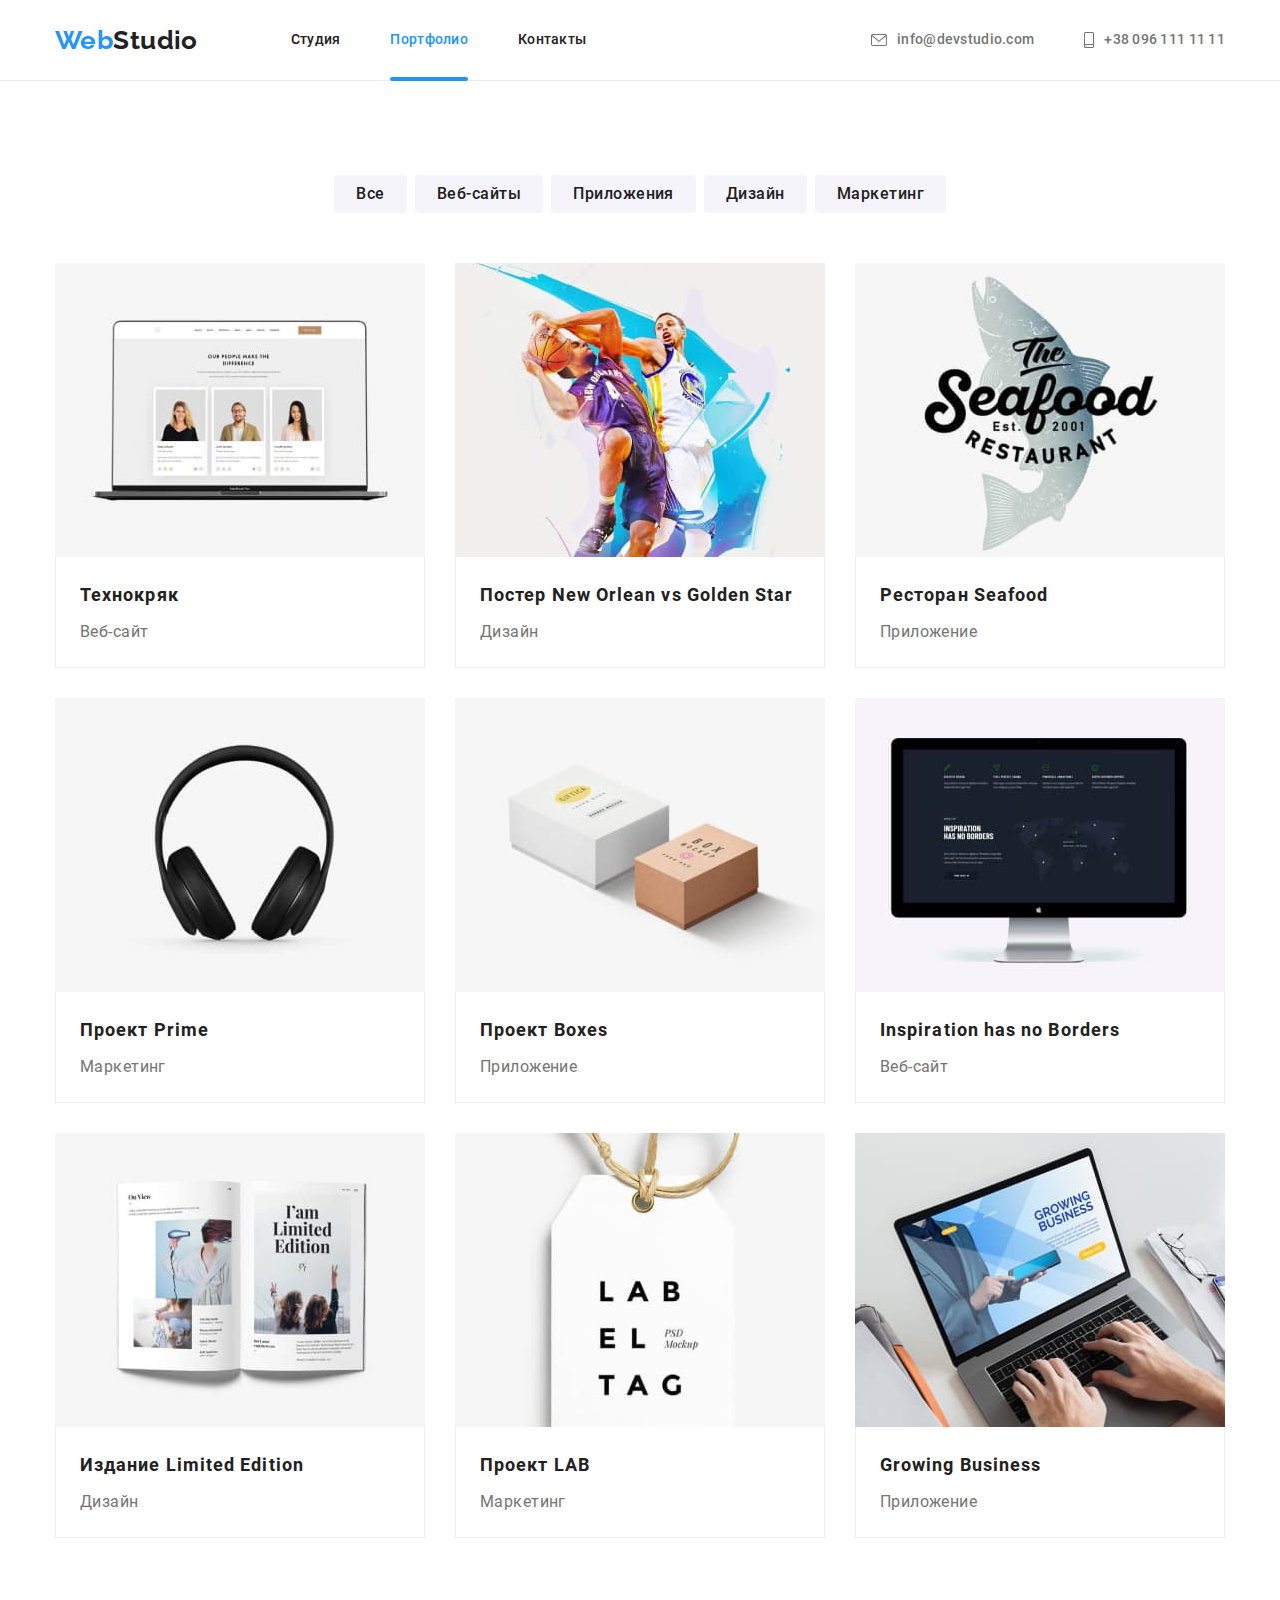
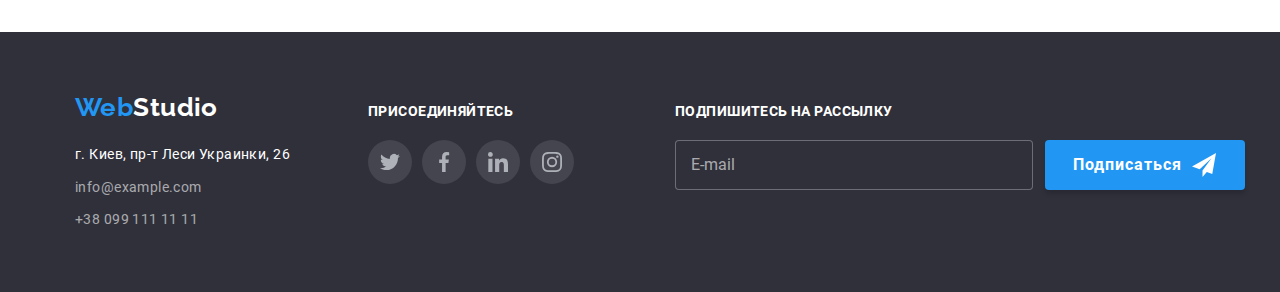
==== commit 6a941baa: "fix bem footer" ====
--- a/portfolio.html
+++ b/portfolio.html
@@ -285,56 +285,56 @@
         </section>
       </div>
     </main>
-    <footer class="footer">
+   <footer class="footer">
       <div class="container">
         <div class="footer-blocks">
           <!-- Адрес в футере -->
           <div class="address-block">
             <!-- Логотип в футере -->
-            <a href="./index.html" class="footer-logo"
+            <a href="./index.html" class="footer__logo"
               ><span>Web</span>Studio</a
             >
 
             <!-- Контакты в футере -->
-            <address class="footer-adress">
-              <p class="footer-adress-map">г. Киев, пр-т Леси Украинки, 26</p>
-              <a href="mailto:info@example.com" class="footer-adress-link"
+            <address class="adress">
+              <p class="adress__map">г. Киев, пр-т Леси Украинки, 26</p>
+              <a href="mailto:info@example.com" class="adress__link"
                 >info@example.com</a
               >
-              <a href="tel:+380991111111" class="footer-adress-link"
+              <a href="tel:+380991111111" class="adress__link"
                 >+38 099 111 11 11</a
               >
             </address>
           </div>
 
           <!-- Соц сети в футере -->
-          <div class="network-block">
-            <b class="network-title">Присоединяйтесь</b>
-            <ul class="network-list list">
-              <li class="network-item">
-                <a href="#" class="network-link" aria-label="Twiter">
-                  <svg class="network-icon" width="20" height="20">
+          <div class="networks">
+            <b class="networks__title">Присоединяйтесь</b>
+            <ul class="networks__list list">
+              <li class="networks__item">
+                <a href="#" class="networks__link" aria-label="Twiter">
+                  <svg class="networks__icon" width="20" height="20">
                     <use href="./images/sprite.svg#icon-twitter"></use>
                   </svg>
                 </a>
               </li>
-              <li class="network-item">
-                <a href="#" class="network-link" aria-label="Facebook">
-                  <svg class="network-icon" width="20" height="20">
+              <li class="networks__item">
+                <a href="#" class="networks__link" aria-label="Facebook">
+                  <svg class="networks__icon" width="20" height="20">
                     <use href="./images/sprite.svg#icon-facebook"></use>
                   </svg>
                 </a>
               </li>
-              <li class="network-item">
-                <a href="#" class="network-link" aria-label="LinkedIn">
-                  <svg class="network-icon" width="20" height="20">
+              <li class="networks__item">
+                <a href="#" class="networks__link" aria-label="LinkedIn">
+                  <svg class="networks__icon" width="20" height="20">
                     <use href="./images/sprite.svg#icon-linkedin"></use>
                   </svg>
                 </a>
               </li>
-              <li class="network-item">
-                <a href="#" class="network-link" aria-label="Instagram">
-                  <svg class="network-icon" width="20" height="20">
+              <li class="networks__item">
+                <a href="#" class="networks__link" aria-label="Instagram">
+                  <svg class="networks__icon" width="20" height="20">
                     <use href="./images/sprite.svg#icon-instagram"></use>
                   </svg>
                 </a>
@@ -344,8 +344,8 @@
 
           <!-- Форма подписки в футере -->
           <div class="subscribe">
-            <b class="network-title">Подпишитесь на рассылку</b>
-            <form class="subscribe-field">
+            <b class="networks__title">Подпишитесь на рассылку</b>
+            <form class="subscribe__field">
               <input
                 type="email"
                 name="subscribe-email"
@@ -356,11 +356,11 @@
               />
               <button
                 type="submit"
-                class="subscribe-btn"
+                class="subscribe__btn"
                 aria-label="Оформляет подписку на рассылку"
               >
                 <span>Подписаться</span>
-                <svg class="subscribe-icon" width="24" height="24">
+                <svg class="subscribe__icon" width="24" height="24">
                   <use href="./images/sprite.svg#icon-send"></use>
                 </svg>
               </button>
